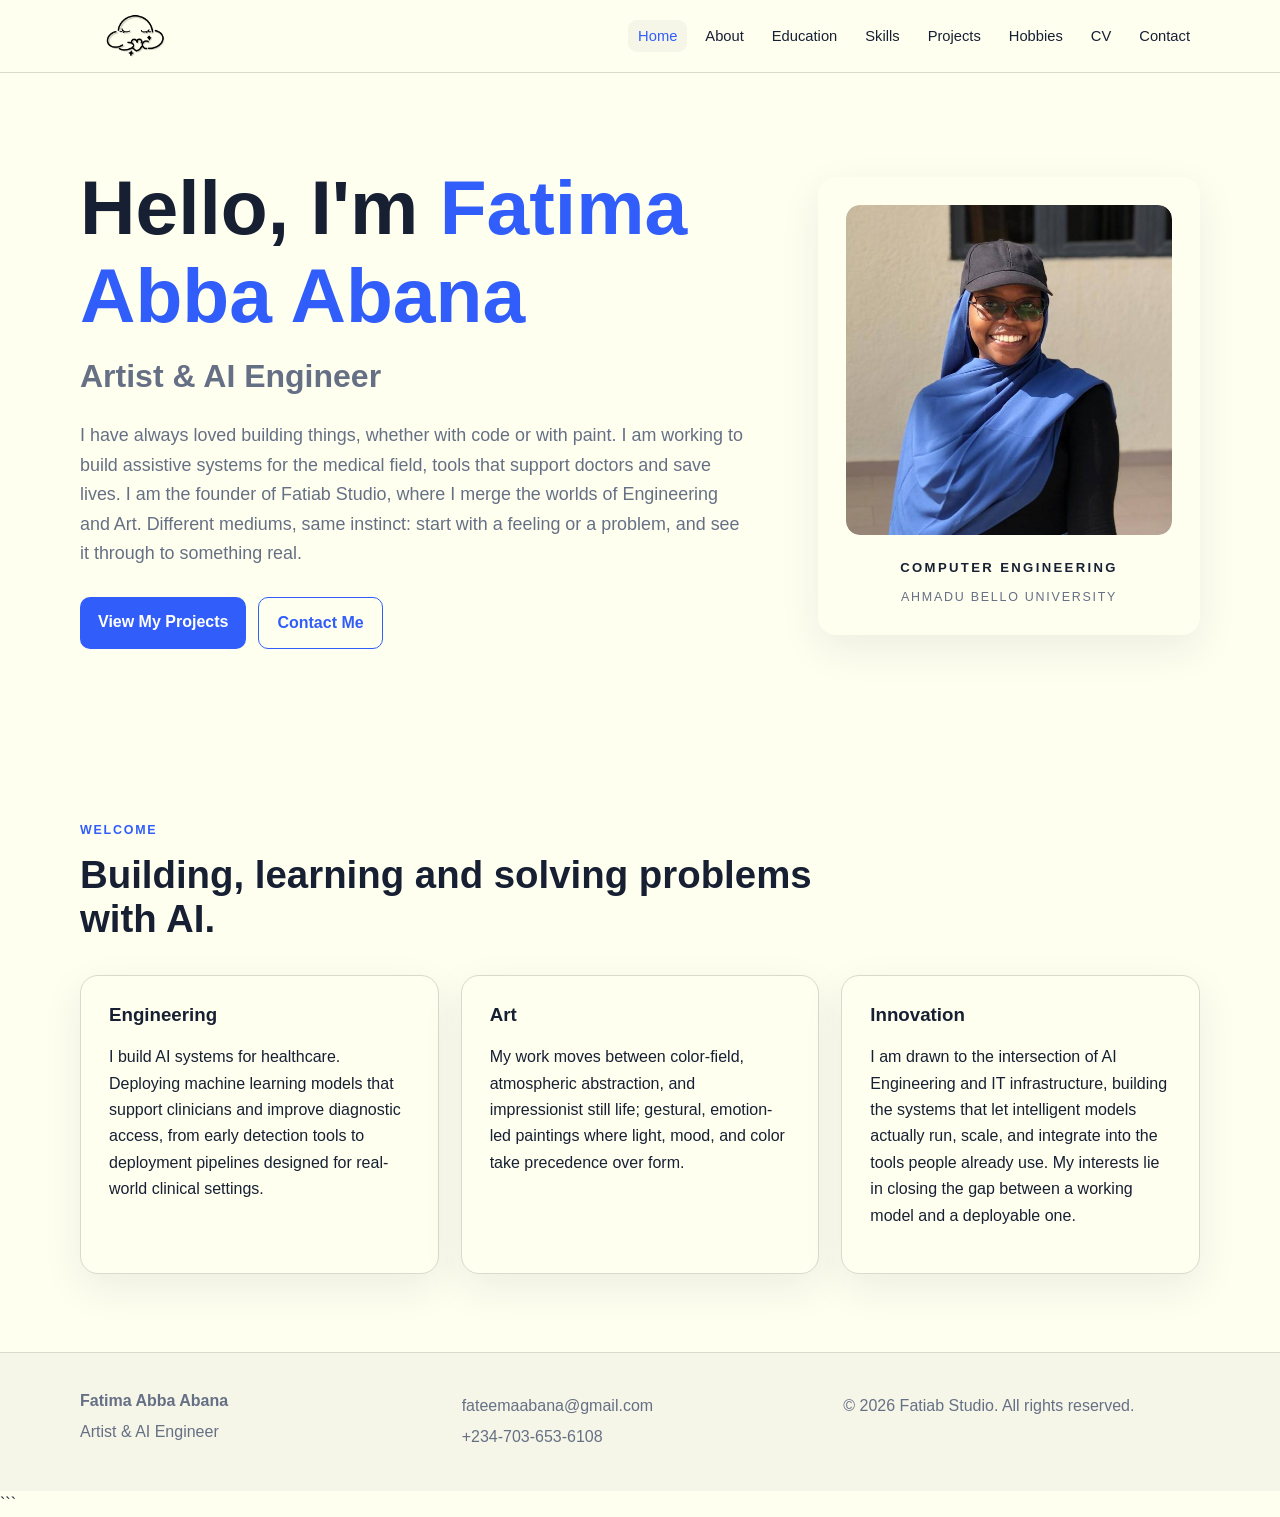
==== U19CO1064 Portfolio/index.html @ e8ccf00e "Add files via upload" ====
<!DOCTYPE html>
<html lang="en">
<head>
  <meta charset="UTF-8">
  <meta name="viewport" content="width=device-width, initial-scale=1.0">

  <meta
    name="description"
    content="Fatima Abba Abana - Artist and AI Engineer personal portfolio."
  >

  <title>Fatima Abba Abana | Artist & AI Engineer</title>

  <link rel="stylesheet" href="assets/css/style.css">

  <script type="application/ld+json">
  {
    "@context": "https://schema.org",
    "@type": "Person",
    "name": "Fatima Abba Abana",
    "jobTitle": "Artist & AI Engineer",
    "email": "mailto:fateemaabana@gmail.com",
    "telephone": "+234-703-653-6108",
    "url": "index.html"
  }
  </script>
</head>

<body>

<header class="site-header">

  <div class="container nav-wrap">

    <a class="logo" href="index.html">
      <img
        src="assets/images/Clean Elegant Typography Brand Logo(1).png"
        alt="Fatiab Studio Logo"
      >
    </a>

    <nav aria-label="Main navigation">
      <ul class="nav-list">

        <li>
          <a class="active" href="index.html">Home</a>
        </li>

        <li>
          <a href="about.html">About</a>
        </li>

        <li>
          <a href="education.html">Education</a>
        </li>

        <li>
          <a href="skills.html">Skills</a>
        </li>

        <li>
          <a href="projects.html">Projects</a>
        </li>

        <li>
          <a href="hobbies.html">Hobbies</a>
        </li>

        <li>
          <a href="cv.html">CV</a>
        </li>

        <li>
          <a href="contact.html">Contact</a>
        </li>

      </ul>
    </nav>

  </div>

</header>


<main>

  <!-- =========================
       HERO SECTION
       ========================= -->

  <section class="hero">

    <div class="container hero-grid">

      <div class="hero-content">

        
        <h1>
          Hello, I'm
          <span>Fatima Abba Abana</span>
        </h1>

        <h2>Artist & AI Engineer</h2>

        <p class="lead">
          I have always loved building things, whether with code or with
          paint. I am working to build assistive systems for the medical
          field, tools that support doctors and save lives. I am the founder
          of Fatiab Studio, where I merge the worlds of Engineering and Art.
          Different mediums, same instinct: start with a feeling or a problem,
          and see it through to something real.
        </p>

        <div class="button-row">

          <a class="button" href="projects.html">
            View My Projects
          </a>

          <a class="button button-outline" href="contact.html">
            Contact Me
          </a>

        </div>

      </div>


      <!-- =========================
           PROFILE CARD
           ========================= -->

      <div class="profile-card">

        <div class="profile-photo">

          <img
            src="assets/images/Blue.jpg"
            alt="Portrait of Fatima Abba Abana"
          >

        </div>


        <div class="profile-meta">

          <p class="profile-program">
            COMPUTER ENGINEERING
          </p>

          <p class="profile-university">
            AHMADU BELLO UNIVERSITY
          </p>

        </div>

      </div>

    </div>

  </section>


  <!-- =========================
       WELCOME SECTION
       ========================= -->

  <section class="section">

    <div class="container">

      <div class="section-heading">

        <p class="eyebrow">WELCOME</p>

        <h2>
          Building, learning and solving problems with AI.
        </h2>

      </div>


      <div class="cards three">


        <!-- ENGINEERING -->

        <article class="card">

          <h3>Engineering</h3>

          <p>
            I build AI systems for healthcare. Deploying machine learning
            models that support clinicians and improve diagnostic access,
            from early detection tools to deployment pipelines designed for
            real-world clinical settings.
          </p>

        </article>


        <!-- ART -->

        <article class="card">

          <h3>Art</h3>

          <p>
            My work moves between color-field, atmospheric abstraction,
            and impressionist still life; gestural, emotion-led paintings
            where light, mood, and color take precedence over form.
          </p>

        </article>


        <!-- INNOVATION -->

        <article class="card">

          <h3>Innovation</h3>

          <p>
            I am drawn to the intersection of AI Engineering and IT
            infrastructure, building the systems that let intelligent models
            actually run, scale, and integrate into the tools people already
            use. My interests lie in closing the gap between a working model
            and a deployable one.
          </p>

        </article>

      </div>

    </div>

  </section>

</main>


<!-- =========================
     FOOTER
     ========================= -->

<footer class="site-footer">

  <div class="container footer-grid">

    <div>
      <strong>Fatima Abba Abana</strong>
      <p>Artist & AI Engineer</p>
    </div>

    <div>
      <p>fateemaabana@gmail.com</p>
      <p>+234-703-653-6108</p>
    </div>

    <div>
      <p>
        &copy; 2026 Fatiab Studio. All rights reserved.
      </p>
    </div>

  </div>

</footer>

</body>
</html>
```
---- U19CO1064 Portfolio/assets/css/style.css ----
/* COEN 554 Personal Portfolio */

:root {
  --ink: #172033;
  --muted: #667085;
  --surface: #FFFFF0;
  --soft: #F5F5E8;
  --line: #D9D9CC;
  --accent: #315EFB;
  --accent-dark: #2146C7;
  --max: 1120px;
  --radius: 18px;
  --shadow: 0 14px 40px rgba(23, 32, 51, .08);
}

* {
  box-sizing: border-box;
}

html {
  scroll-behavior: smooth;
}

body {
  margin: 0;
  font-family: Arial, Helvetica, sans-serif;
  color: var(--ink);
  background: var(--surface);
  line-height: 1.65;
}

img {
  max-width: 100%;
  display: block;
}

a {
  color: inherit;
}

.container {
  width: min(92%, var(--max));
  margin-inline: auto;
}

/* Header */

.site-header {
  position: sticky;
  top: 0;
  z-index: 10;
  background: rgba(255, 255, 240, .96);
  border-bottom: 1px solid var(--line);
  backdrop-filter: blur(8px);
}

.nav-wrap {
  min-height: 72px;
  display: flex;
  align-items: center;
  justify-content: space-between;
  gap: 20px;
}

.logo {
  display: flex;
  align-items: center;
  height: 50px;
  flex-shrink: 0;
  text-decoration: none;
}

.logo img {
  width: 110px;
  height: 45px;
  max-height: 45px;
  object-fit: contain;
}

.nav-list {
  display: flex;
  flex-wrap: wrap;
  gap: 8px;
  list-style: none;
  margin: 0;
  padding: 0;
}

.nav-list a {
  text-decoration: none;
  padding: 8px 10px;
  border-radius: 9px;
  font-size: .92rem;
}

.nav-list a:hover,
.nav-list a:focus,
.nav-list a.active {
  background: var(--soft);
  color: var(--accent);
}

/* Typography */

h1,
h2,
h3 {
  line-height: 1.15;
  margin-top: 0;
}

h1 {
  font-size: clamp(2.5rem, 6vw, 4.8rem);
  margin-bottom: 18px;
}

h1 span {
  color: var(--accent);
}

h2 {
  font-size: clamp(1.6rem, 3vw, 2.4rem);
}

.eyebrow,
.tag {
  font-size: .78rem;
  font-weight: 800;
  letter-spacing: .14em;
  color: var(--accent);
}

.hero h2 {
  font-size: clamp(1.35rem, 2.5vw, 2rem);
  color: var(--muted);
}

.lead {
  max-width: 700px;
  font-size: 1.12rem;
  color: var(--muted);
}

/* Hero */

.hero {
  padding: 90px 0 80px;
  background: var(--surface);
}

.hero-grid {
  display: grid;
  grid-template-columns: 1.4fr .8fr;
  align-items: center;
  gap: 70px;
}

/* Buttons */

.button-row {
  display: flex;
  flex-wrap: wrap;
  gap: 12px;
  margin-top: 28px;
}

.button {
  display: inline-block;
  padding: 12px 18px;
  border: 0;
  border-radius: 10px;
  background: var(--accent);
  color: #fff;
  text-decoration: none;
  font-weight: 700;
  cursor: pointer;
}

.button:hover,
.button:focus {
  background: var(--accent-dark);
}

.button-outline {
  background: transparent;
  color: var(--accent);
  border: 1px solid var(--accent);
}

/* Profile */

.profile-card {
  padding: 28px;
  background: var(--surface);
  border-radius: var(--radius);
  box-shadow: var(--shadow);
  text-align: center;
}

.profile-photo {
  width: 100%;
  height: 330px;
  overflow: hidden;
  border-radius: 14px;
  background: var(--soft);
}

.profile-photo img {
  width: 100%;
  height: 100%;
  object-fit: cover;
  object-position: center;
  border-radius: 14px;
}

.profile-meta {
  padding-top: 22px;
  text-align: center;
}

.profile-program {
  margin: 0;
  font-size: .82rem;
  font-weight: 800;
  letter-spacing: .18em;
  color: var(--ink);
}

.profile-university {
  margin: 8px 0 0;
  font-size: .78rem;
  font-weight: 500;
  letter-spacing: .14em;
  color: var(--muted);
}

/* Sections */

.section {
  padding: 78px 0;
  background: var(--surface);
}

.section-heading {
  max-width: 760px;
  margin-bottom: 34px;
}

.page-hero {
  padding: 72px 0 60px;
  background: var(--soft);
  border-bottom: 1px solid var(--line);
}

.page-hero h1 {
  margin-bottom: 12px;
  font-size: clamp(2.3rem, 5vw, 4rem);
}

.page-hero p:last-child {
  max-width: 760px;
  color: var(--muted);
}

/* Cards */

.cards {
  display: grid;
  gap: 22px;
}

.cards.three {
  grid-template-columns: repeat(3, 1fr);
}

.cards.two {
  grid-template-columns: repeat(2, 1fr);
}

.card {
  padding: 28px;
  background: var(--surface);
  border: 1px solid var(--line);
  border-radius: var(--radius);
  box-shadow: var(--shadow);
}

/* Content */

.content-narrow {
  max-width: 850px;
}

.content-narrow .card + .card {
  margin-top: 22px;
}

.clean-list {
  padding-left: 20px;
}

/* Skills */

.skill-list {
  list-style: none;
  padding: 0;
  margin: 0;
}

.skill-list li {
  display: flex;
  justify-content: space-between;
  gap: 20px;
  padding: 13px 0;
  border-bottom: 1px solid var(--line);
}

.skill-list li:last-child {
  border-bottom: 0;
}

.skill-list li span:last-child {
  color: var(--muted);
  text-align: right;
  font-size: .9rem;
}

/* Education */

.timeline {
  max-width: 850px;
}

.timeline-item {
  display: grid;
  grid-template-columns: 110px 1fr;
  gap: 22px;
  align-items: start;
}

.timeline-item > span {
  padding-top: 25px;
  color: var(--accent);
  font-weight: 800;
}

.timeline-item + .timeline-item {
  margin-top: 22px;
}

/* CV and contact */

.cv-layout {
  display: grid;
  grid-template-columns: minmax(0, 1.5fr) minmax(280px, .8fr);
  gap: 24px;
  align-items: start;
}

.cv-layout > article,
.cv-layout > aside {
  width: 100%;
  min-width: 0;
}

.cv-layout > aside {
  min-width: 280px;
  align-self: start;
}

.contact-grid {
  display: grid;
  grid-template-columns: 1.5fr .8fr;
  gap: 24px;
  align-items: start;
}

.full {
  width: 100%;
  margin-top: 15px;
  text-align: center;
}

/* Notice and forms */

.notice {
  padding: 14px;
  border-left: 4px solid var(--accent);
  background: var(--soft);
  color: var(--muted);
}

form {
  display: grid;
  gap: 10px;
}

label {
  font-weight: 700;
  margin-top: 8px;
}

input,
textarea {
  width: 100%;
  padding: 13px 14px;
  border: 1px solid #cbd4e1;
  border-radius: 10px;
  font: inherit;
  background: var(--surface);
}

input:focus,
textarea:focus {
  outline: 3px solid rgba(49, 94, 251, .15);
  border-color: var(--accent);
}

/* Project images */

.project-image {
  width: 100%;
  height: 220px;
  margin-bottom: 20px;
  display: flex;
  align-items: center;
  justify-content: center;
  overflow: hidden;
  background: #fff;
  border-radius: 14px;
}

.project-image img {
  width: 100%;
  height: 100%;
  object-fit: contain;
  border-radius: 14px;
}

/* Certificates */

.certificate-list {
  display: grid;
  grid-template-columns: repeat(2, 1fr);
  gap: 22px;
  width: 100%;
  margin: 20px 0 32px;
}

.certificate-item {
  position: relative;
  padding: 14px;
  overflow: hidden;
  background: var(--soft);
  border: 1px solid var(--line);
  border-radius: 14px;
}

.certificate-preview {
  display: block;
  cursor: pointer;
  text-decoration: none;
}

.certificate-image {
  position: relative;
  width: 100%;
  height: 280px;
  display: flex;
  align-items: center;
  justify-content: center;
  overflow: hidden;
  background: #fff;
  border: 1px solid var(--line);
  border-radius: 10px;
}

.certificate-image img {
  width: 100%;
  height: 100%;
  object-fit: contain;
}

.certificate-pdf-preview {
  transition: transform .2s ease, box-shadow .2s ease;
}

.certificate-preview:hover .certificate-pdf-preview {
  transform: scale(1.01);
  box-shadow: var(--shadow);
}

.pdf-badge,
.image-badge {
  position: absolute;
  top: 12px;
  right: 12px;
  z-index: 3;
  padding: 5px 8px;
  border-radius: 6px;
  background: var(--accent);
  color: #fff;
  font-size: .7rem;
  font-weight: 800;
  letter-spacing: .08em;
}

.certificate-preview-content {
  display: flex;
  flex-direction: column;
  align-items: center;
  justify-content: center;
  gap: 8px;
  padding: 25px;
  text-align: center;
}

.certificate-icon {
  font-size: 3rem;
}

.certificate-preview-content strong {
  font-size: 1rem;
  line-height: 1.3;
}

.certificate-preview-content small {
  color: var(--muted);
  font-size: .82rem;
}

.certificate-item h4 {
  margin: 13px 2px 2px;
  font-size: .95rem;
  line-height: 1.35;
}

.certificate-toggle {
  position: absolute;
  opacity: 0;
  pointer-events: none;
}

/* Certificate and image viewer */

.certificate-modal {
  position: fixed;
  inset: 0;
  z-index: 1000;
  display: flex;
  align-items: center;
  justify-content: center;
  padding: 30px;
  visibility: hidden;
  opacity: 0;
  transition: opacity .2s ease, visibility .2s ease;
}

.certificate-modal-overlay {
  position: absolute;
  inset: 0;
  background: rgba(0, 0, 0, .72);
  cursor: pointer;
}

.certificate-modal-content {
  position: relative;
  z-index: 2;
  width: min(100%, 950px);
  height: min(90vh, 800px);
  display: flex;
  flex-direction: column;
  overflow: hidden;
  background: #fff;
  border-radius: 16px;
  box-shadow: 0 25px 70px rgba(0, 0, 0, .30);
}

.certificate-modal-header {
  min-height: 60px;
  display: flex;
  align-items: center;
  justify-content: space-between;
  gap: 20px;
  padding: 12px 18px;
  background: #fff;
  border-bottom: 1px solid var(--line);
}

.certificate-modal-header h4 {
  margin: 0;
  font-size: 1rem;
}

.certificate-close {
  display: grid;
  place-items: center;
  width: 36px;
  height: 36px;
  border-radius: 50%;
  color: var(--muted);
  font-size: 1.7rem;
  line-height: 1;
  cursor: pointer;
  transition: background .2s ease, color .2s ease;
}

.certificate-close:hover {
  background: var(--soft);
  color: var(--ink);
}

.certificate-modal-content iframe {
  width: 100%;
  flex: 1;
  border: none;
  background: #fff;
}

.certificate-open-pdf {
  display: block;
  margin: 12px 18px 16px;
  padding: 10px 15px;
  border-radius: 9px;
  background: var(--accent);
  color: #fff;
  text-align: center;
  text-decoration: none;
  font-weight: 700;
  font-size: .9rem;
}

.certificate-open-pdf:hover {
  background: var(--accent-dark);
}

.certificate-toggle:checked ~ .certificate-modal {
  visibility: visible;
  opacity: 1;
}

/* Art portfolio */

.art-section {
  margin-top: 90px;
}

.art-grid {
  display: grid;
  grid-template-columns: repeat(3, 1fr);
  gap: 22px;
}

.art-card {
  position: relative;
  padding: 14px;
  background: var(--surface);
  border: 1px solid var(--line);
  border-radius: var(--radius);
  box-shadow: var(--shadow);
}

.art-preview {
  display: block;
  cursor: pointer;
}

.art-image {
  position: relative;
  width: 100%;
  height: 330px;
  display: flex;
  align-items: center;
  justify-content: center;
  overflow: hidden;
  background: #fff;
  border-radius: 14px;
}

.art-image img {
  width: 100%;
  height: 100%;
  object-fit: contain;
  border-radius: 14px;
  transition: transform .2s ease;
}

.art-preview:hover .art-image img {
  transform: scale(1.02);
}

.art-view-label {
  position: absolute;
  left: 50%;
  bottom: 14px;
  transform: translateX(-50%);
  padding: 7px 11px;
  border-radius: 8px;
  background: rgba(23, 32, 51, .85);
  color: #fff;
  font-size: .78rem;
  font-weight: 700;
  opacity: 0;
  transition: opacity .2s ease;
}

.art-preview:hover .art-view-label {
  opacity: 1;
}

.art-details {
  padding: 16px 4px 4px;
}

.art-details h3 {
  margin-bottom: 10px;
  font-size: 1.05rem;
}

.art-details p {
  margin: 4px 0;
  color: var(--muted);
  font-size: .9rem;
}

.image-modal-content {
  width: min(95vw, 1100px);
  height: min(92vh, 850px);
}

.certificate-image-viewer {
  flex: 1;
  min-height: 0;
  display: flex;
  align-items: center;
  justify-content: center;
  padding: 20px;
  overflow: auto;
  background: #f5f5f5;
}

.certificate-image-viewer img {
  max-width: 100%;
  max-height: 100%;
  width: auto;
  height: auto;
  object-fit: contain;
  border-radius: 4px;
  box-shadow: 0 10px 30px rgba(0, 0, 0, .15);
}


/* Services */

.service-grid {
  display: grid;
  grid-template-columns: repeat(2, 1fr);
  gap: 22px;
}

.three-services {
  grid-template-columns: repeat(3, 1fr);
}

.service-card {
  overflow: hidden;
}

.service-image {
  width: 100%;
  height: 230px;
  margin-bottom: 22px;
  display: flex;
  align-items: center;
  justify-content: center;
  overflow: hidden;
  background: #fff;
  border-radius: 14px;
}

.service-image img {
  width: 100%;
  height: 100%;
  object-fit: contain;
  border-radius: 14px;
}

.service-heading {
  margin-top: 75px;
}

.services-contact {
  margin-top: 75px;
  padding: 35px;
  text-align: center;
  background: var(--soft);
  border: 1px solid var(--line);
  border-radius: var(--radius);
}

.services-contact h2 {
  margin-bottom: 12px;
}

.services-contact p {
  max-width: 650px;
  margin: 0 auto 22px;
  color: var(--muted);
}

/* Footer */

.site-footer {
  padding: 35px 0;
  background: var(--soft);
  border-top: 1px solid var(--line);
  color: var(--muted);
}

.footer-grid {
  display: grid;
  grid-template-columns: 1fr 1fr 1fr;
  gap: 25px;
}

.footer-grid p {
  margin: 5px 0;
}

/* Tablet */

@media (max-width: 850px) {
  .nav-wrap {
    align-items: flex-start;
    padding: 14px 0;
    flex-direction: column;
  }

  .hero-grid,
  .contact-grid {
    grid-template-columns: 1fr;
  }

  .cv-layout {
    grid-template-columns: minmax(0, 1fr) minmax(250px, .7fr);
  }

  .cv-layout > aside {
    min-width: 250px;
  }

  .cards.three,
  .cards.two,
  .art-grid,
  .three-services {
    grid-template-columns: 1fr 1fr;
  }

  .footer-grid {
    grid-template-columns: 1fr;
  }
}

/* Mobile */

@media (max-width: 580px) {
  .nav-list {
    gap: 3px;
  }

  .nav-list a {
    padding: 6px 7px;
    font-size: .82rem;
  }

  .logo {
    height: 45px;
  }

  .logo img {
    width: 95px;
    height: 40px;
    max-height: 40px;
  }

  .hero {
    padding: 55px 0;
  }

  .section {
    padding: 55px 0;
  }

  .cards.three,
  .cards.two,
  .art-grid,
  .three-services {
    grid-template-columns: 1fr;
  }

  .timeline-item {
    grid-template-columns: 1fr;
    gap: 5px;
  }

  .timeline-item > span {
    padding-top: 0;
  }

  .cv-layout {
    grid-template-columns: 1fr;
  }

  .cv-layout > aside {
    min-width: 0;
  }

  .certificate-list {
    grid-template-columns: 1fr;
  }

  .certificate-image {
    height: 320px;
  }

  .certificate-modal {
    padding: 12px;
  }

  .certificate-modal-content,
  .image-modal-content {
    height: 92vh;
    border-radius: 12px;
  }

  .certificate-modal-header h4 {
    font-size: .9rem;
  }

  .certificate-image-viewer {
    padding: 10px;
  }

  .art-image {
    height: 360px;
  }

  .art-view-label {
    opacity: 1;
  }
}
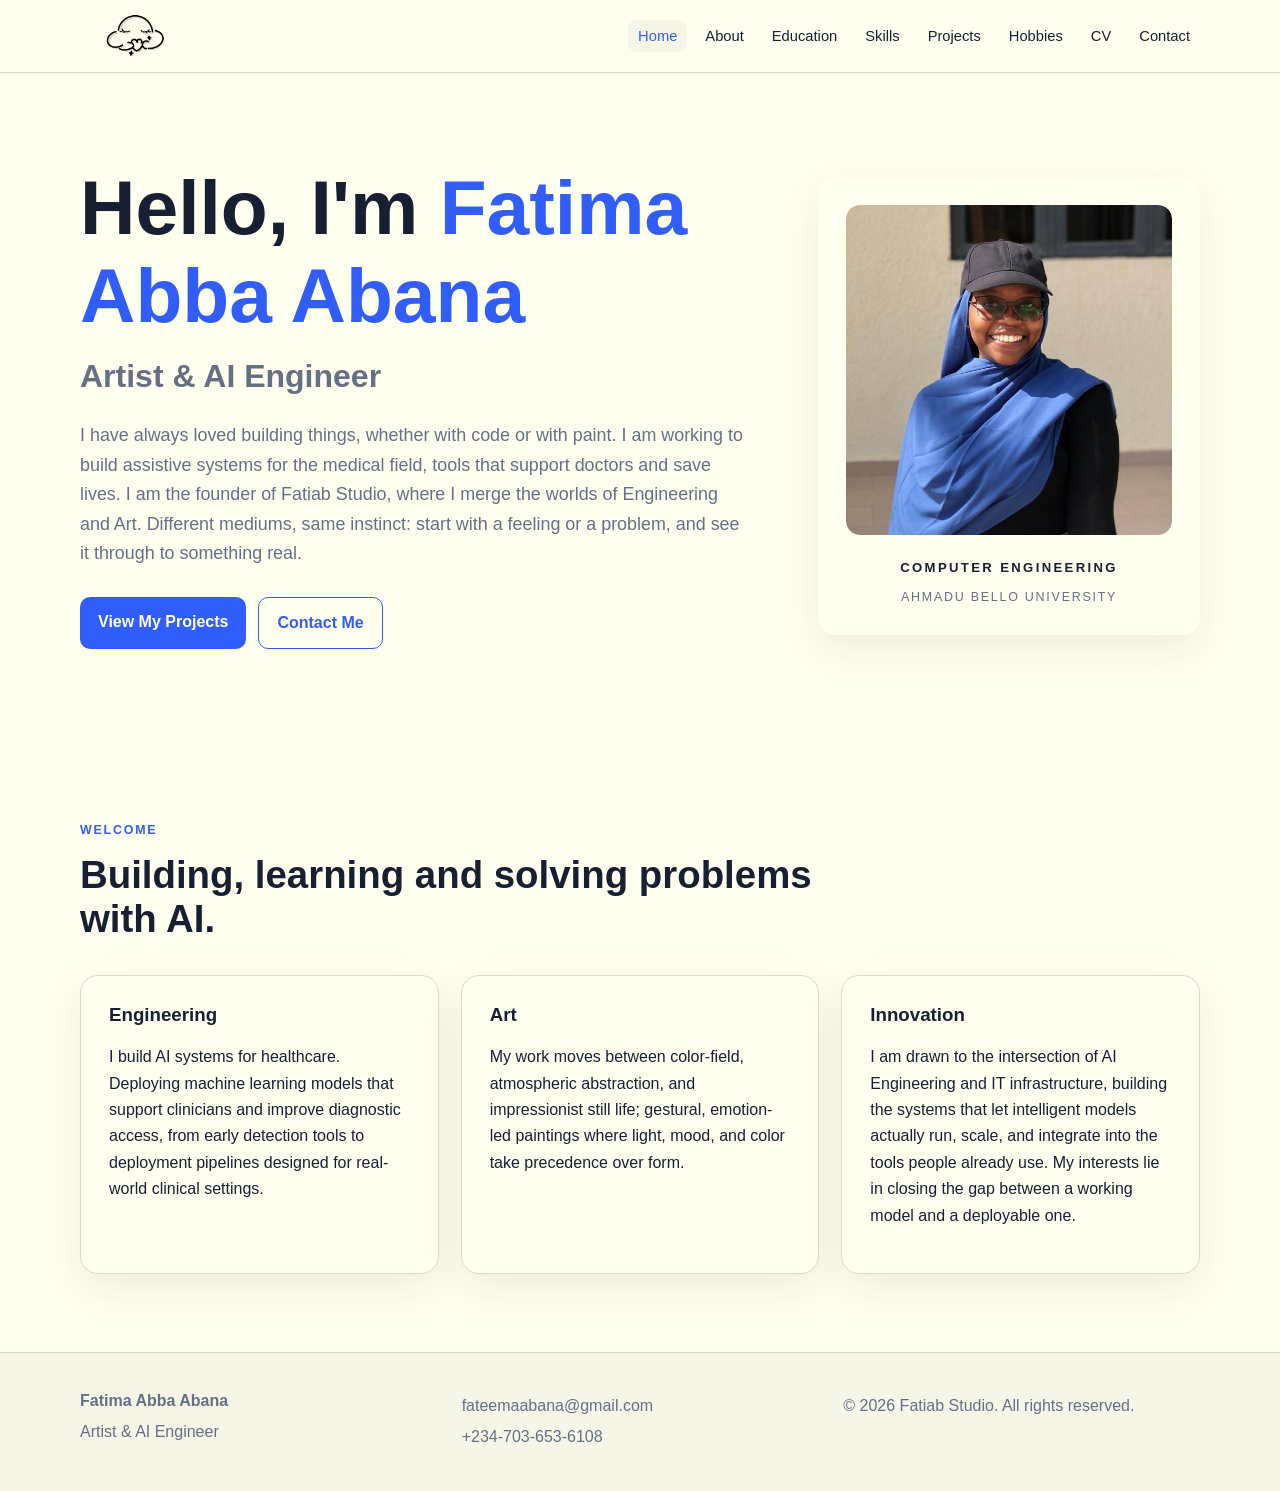
==== commit 66716702: "Update index.html" ====
--- a/U19CO1064 Portfolio/index.html
+++ b/U19CO1064 Portfolio/index.html
@@ -270,4 +270,3 @@
 
 </body>
 </html>
-```
